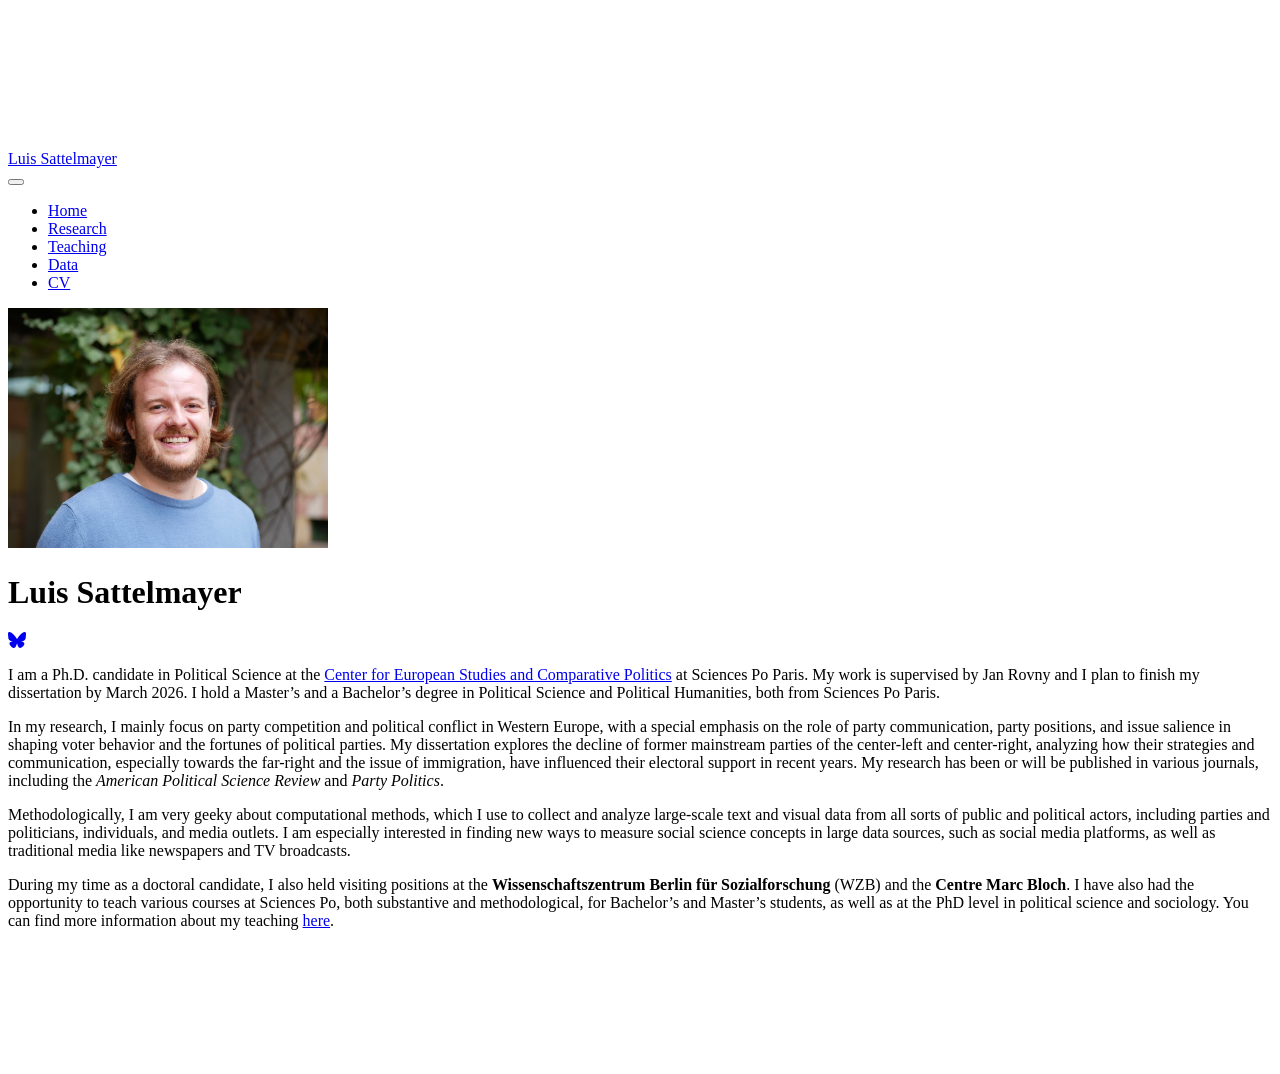
==== docs/index.html @ 0589c1af "first draft website" ====
<!DOCTYPE html>
<html xmlns="http://www.w3.org/1999/xhtml" lang="en" xml:lang="en"><head>

<meta charset="utf-8">
<meta name="generator" content="quarto-1.7.32">

<meta name="viewport" content="width=device-width, initial-scale=1.0, user-scalable=yes">


<title>Luis Sattelmayer</title>
<style>
code{white-space: pre-wrap;}
span.smallcaps{font-variant: small-caps;}
div.columns{display: flex; gap: min(4vw, 1.5em);}
div.column{flex: auto; overflow-x: auto;}
div.hanging-indent{margin-left: 1.5em; text-indent: -1.5em;}
ul.task-list{list-style: none;}
ul.task-list li input[type="checkbox"] {
  width: 0.8em;
  margin: 0 0.8em 0.2em -1em; /* quarto-specific, see https://github.com/quarto-dev/quarto-cli/issues/4556 */ 
  vertical-align: middle;
}
</style>


<script src="site_libs/quarto-nav/quarto-nav.js"></script>
<script src="site_libs/quarto-nav/headroom.min.js"></script>
<script src="site_libs/clipboard/clipboard.min.js"></script>
<script src="site_libs/quarto-search/autocomplete.umd.js"></script>
<script src="site_libs/quarto-search/fuse.min.js"></script>
<script src="site_libs/quarto-search/quarto-search.js"></script>
<meta name="quarto:offset" content="./">
<script src="site_libs/quarto-html/quarto.js" type="module"></script>
<script src="site_libs/quarto-html/tabsets/tabsets.js" type="module"></script>
<script src="site_libs/quarto-html/popper.min.js"></script>
<script src="site_libs/quarto-html/tippy.umd.min.js"></script>
<link href="site_libs/quarto-html/tippy.css" rel="stylesheet">
<link href="site_libs/quarto-html/quarto-syntax-highlighting-37eea08aefeeee20ff55810ff984fec1.css" rel="stylesheet" id="quarto-text-highlighting-styles">
<script src="site_libs/bootstrap/bootstrap.min.js"></script>
<link href="site_libs/bootstrap/bootstrap-icons.css" rel="stylesheet">
<link href="site_libs/bootstrap/bootstrap-d64559d910ec87c4ee681e1e2f97436f.min.css" rel="stylesheet" append-hash="true" id="quarto-bootstrap" data-mode="light">
<link href="site_libs/quarto-contrib/fontawesome6-1.2.0/all.min.css" rel="stylesheet">
<link href="site_libs/quarto-contrib/fontawesome6-1.2.0/latex-fontsize.css" rel="stylesheet">
<script id="quarto-search-options" type="application/json">{
  "location": "navbar",
  "copy-button": false,
  "collapse-after": 3,
  "panel-placement": "end",
  "type": "overlay",
  "limit": 50,
  "keyboard-shortcut": [
    "f",
    "/",
    "s"
  ],
  "show-item-context": false,
  "language": {
    "search-no-results-text": "No results",
    "search-matching-documents-text": "matching documents",
    "search-copy-link-title": "Copy link to search",
    "search-hide-matches-text": "Hide additional matches",
    "search-more-match-text": "more match in this document",
    "search-more-matches-text": "more matches in this document",
    "search-clear-button-title": "Clear",
    "search-text-placeholder": "",
    "search-detached-cancel-button-title": "Cancel",
    "search-submit-button-title": "Submit",
    "search-label": "Search"
  }
}</script>


<link rel="stylesheet" href="styles.css">
</head>

<body class="nav-fixed fullcontent quarto-light">

<div id="quarto-search-results"></div>
  <header id="quarto-header" class="headroom fixed-top">
    <nav class="navbar navbar-expand-lg " data-bs-theme="dark">
      <div class="navbar-container container-fluid">
      <div class="navbar-brand-container mx-auto">
    <a class="navbar-brand" href="./index.html">
    <span class="navbar-title">Luis Sattelmayer</span>
    </a>
  </div>
            <div id="quarto-search" class="" title="Search"></div>
          <button class="navbar-toggler" type="button" data-bs-toggle="collapse" data-bs-target="#navbarCollapse" aria-controls="navbarCollapse" role="menu" aria-expanded="false" aria-label="Toggle navigation" onclick="if (window.quartoToggleHeadroom) { window.quartoToggleHeadroom(); }">
  <span class="navbar-toggler-icon"></span>
</button>
          <div class="collapse navbar-collapse" id="navbarCollapse">
            <ul class="navbar-nav navbar-nav-scroll me-auto">
  <li class="nav-item">
    <a class="nav-link active" href="./index.html" aria-current="page"> 
<span class="menu-text">Home</span></a>
  </li>  
  <li class="nav-item">
    <a class="nav-link" href="./research.html"> 
<span class="menu-text">Research</span></a>
  </li>  
  <li class="nav-item">
    <a class="nav-link" href="./teaching.html"> 
<span class="menu-text">Teaching</span></a>
  </li>  
  <li class="nav-item">
    <a class="nav-link" href="./data.html"> 
<span class="menu-text">Data</span></a>
  </li>  
  <li class="nav-item">
    <a class="nav-link" href="./documents/CV_Luis_Sattelmayer.pdf"> 
<span class="menu-text">CV</span></a>
  </li>  
</ul>
          </div> <!-- /navcollapse -->
            <div class="quarto-navbar-tools">
</div>
      </div> <!-- /container-fluid -->
    </nav>
</header>
<!-- content -->
<div id="quarto-content" class="quarto-container page-columns page-rows-contents page-layout-article page-navbar">
<!-- sidebar -->
<!-- margin-sidebar -->
    
<!-- main -->
<div class="quarto-about-trestles">
  <div class="about-entity">
    <img src="photo_luis.JPG" class="about-image
  rounded " style="width: 20em;">
<header id="title-block-header" class="quarto-title-block default">
<div class="quarto-title">
<h1 class="title">Luis Sattelmayer</h1>
</div>
<div class="quarto-title-meta">
  </div>
</header>
    <div class="about-links">
  <a href="https://github.com/luissattelmayer" class="about-link" rel="" target="">
    <i class="bi bi-github"></i>
     <span class="about-link-text"></span>
  </a>
  <a href="/luis.sattelmayer@sciencespo.fr" class="about-link" rel="" target="">
    <i class="bi bi-envelope"></i>
     <span class="about-link-text"></span>
  </a>
  <a href="https://www.linkedin.com/in/luis-sattelmayer-8a293722b/" class="about-link" rel="" target="">
    <i class="bi bi-linkedin"></i>
     <span class="about-link-text"></span>
  </a>
  <a href="https://bsky.app/profile/luissattelmayer.bsky.social" class="about-link" rel="" target="">
     <span class="about-link-text"><i class="fa-brands fa-bluesky" aria-label="bluesky"></i></span>
  </a>
</div>
  </div>
  <div class="about-contents"><main class="content" id="quarto-document-content">
<meta name="google-site-verification" content="nT0SX1PlQLGWz-Q1XWn1nyNICGJGAFfllGEKpKLMyow">
<p>I am a Ph.D.&nbsp;candidate in Political Science at the <a href="https://www.sciencespo.fr/centre-etudes-europeennes/en/">Center for European Studies and Comparative Politics</a> at Sciences Po Paris. My work is supervised by Jan Rovny and I plan to finish my dissertation by March 2026. I hold a Master’s and a Bachelor’s degree in Political Science and Political Humanities, both from Sciences Po Paris.</p>
<p>In my research, I mainly focus on party competition and political conflict in Western Europe, with a special emphasis on the role of party communication, party positions, and issue salience in shaping voter behavior and the fortunes of political parties. My dissertation explores the decline of former mainstream parties of the center-left and center-right, analyzing how their strategies and communication, especially towards the far-right and the issue of immigration, have influenced their electoral support in recent years. My research has been or will be published in various journals, including the <em>American Political Science Review</em> and <em>Party Politics</em>.</p>
<p>Methodologically, I am very geeky about computational methods, which I use to collect and analyze large-scale text and visual data from all sorts of public and political actors, including parties and politicians, individuals, and media outlets. I am especially interested in finding new ways to measure social science concepts in large data sources, such as social media platforms, as well as traditional media like newspapers and TV broadcasts.</p>
<p>During my time as a doctoral candidate, I also held visiting positions at the <strong>Wissenschaftszentrum Berlin für Sozialforschung</strong> (WZB) and the <strong>Centre Marc Bloch</strong>. I have also had the opportunity to teach various courses at Sciences Po, both substantive and methodological, for Bachelor’s and Master’s students, as well as at the PhD level in political science and sociology. You can find more information about my teaching <a href="./teaching.html">here</a>.</p>


</main></div>
</div>
 <!-- /main -->
<script id="quarto-html-after-body" type="application/javascript">
  window.document.addEventListener("DOMContentLoaded", function (event) {
    const isCodeAnnotation = (el) => {
      for (const clz of el.classList) {
        if (clz.startsWith('code-annotation-')) {                     
          return true;
        }
      }
      return false;
    }
    const onCopySuccess = function(e) {
      // button target
      const button = e.trigger;
      // don't keep focus
      button.blur();
      // flash "checked"
      button.classList.add('code-copy-button-checked');
      var currentTitle = button.getAttribute("title");
      button.setAttribute("title", "Copied!");
      let tooltip;
      if (window.bootstrap) {
        button.setAttribute("data-bs-toggle", "tooltip");
        button.setAttribute("data-bs-placement", "left");
        button.setAttribute("data-bs-title", "Copied!");
        tooltip = new bootstrap.Tooltip(button, 
          { trigger: "manual", 
            customClass: "code-copy-button-tooltip",
            offset: [0, -8]});
        tooltip.show();    
      }
      setTimeout(function() {
        if (tooltip) {
          tooltip.hide();
          button.removeAttribute("data-bs-title");
          button.removeAttribute("data-bs-toggle");
          button.removeAttribute("data-bs-placement");
        }
        button.setAttribute("title", currentTitle);
        button.classList.remove('code-copy-button-checked');
      }, 1000);
      // clear code selection
      e.clearSelection();
    }
    const getTextToCopy = function(trigger) {
        const codeEl = trigger.previousElementSibling.cloneNode(true);
        for (const childEl of codeEl.children) {
          if (isCodeAnnotation(childEl)) {
            childEl.remove();
          }
        }
        return codeEl.innerText;
    }
    const clipboard = new window.ClipboardJS('.code-copy-button:not([data-in-quarto-modal])', {
      text: getTextToCopy
    });
    clipboard.on('success', onCopySuccess);
    if (window.document.getElementById('quarto-embedded-source-code-modal')) {
      const clipboardModal = new window.ClipboardJS('.code-copy-button[data-in-quarto-modal]', {
        text: getTextToCopy,
        container: window.document.getElementById('quarto-embedded-source-code-modal')
      });
      clipboardModal.on('success', onCopySuccess);
    }
      var localhostRegex = new RegExp(/^(?:http|https):\/\/localhost\:?[0-9]*\//);
      var mailtoRegex = new RegExp(/^mailto:/);
        var filterRegex = new RegExp('/' + window.location.host + '/');
      var isInternal = (href) => {
          return filterRegex.test(href) || localhostRegex.test(href) || mailtoRegex.test(href);
      }
      // Inspect non-navigation links and adorn them if external
     var links = window.document.querySelectorAll('a[href]:not(.nav-link):not(.navbar-brand):not(.toc-action):not(.sidebar-link):not(.sidebar-item-toggle):not(.pagination-link):not(.no-external):not([aria-hidden]):not(.dropdown-item):not(.quarto-navigation-tool):not(.about-link)');
      for (var i=0; i<links.length; i++) {
        const link = links[i];
        if (!isInternal(link.href)) {
          // undo the damage that might have been done by quarto-nav.js in the case of
          // links that we want to consider external
          if (link.dataset.originalHref !== undefined) {
            link.href = link.dataset.originalHref;
          }
        }
      }
    function tippyHover(el, contentFn, onTriggerFn, onUntriggerFn) {
      const config = {
        allowHTML: true,
        maxWidth: 500,
        delay: 100,
        arrow: false,
        appendTo: function(el) {
            return el.parentElement;
        },
        interactive: true,
        interactiveBorder: 10,
        theme: 'quarto',
        placement: 'bottom-start',
      };
      if (contentFn) {
        config.content = contentFn;
      }
      if (onTriggerFn) {
        config.onTrigger = onTriggerFn;
      }
      if (onUntriggerFn) {
        config.onUntrigger = onUntriggerFn;
      }
      window.tippy(el, config); 
    }
    const noterefs = window.document.querySelectorAll('a[role="doc-noteref"]');
    for (var i=0; i<noterefs.length; i++) {
      const ref = noterefs[i];
      tippyHover(ref, function() {
        // use id or data attribute instead here
        let href = ref.getAttribute('data-footnote-href') || ref.getAttribute('href');
        try { href = new URL(href).hash; } catch {}
        const id = href.replace(/^#\/?/, "");
        const note = window.document.getElementById(id);
        if (note) {
          return note.innerHTML;
        } else {
          return "";
        }
      });
    }
    const xrefs = window.document.querySelectorAll('a.quarto-xref');
    const processXRef = (id, note) => {
      // Strip column container classes
      const stripColumnClz = (el) => {
        el.classList.remove("page-full", "page-columns");
        if (el.children) {
          for (const child of el.children) {
            stripColumnClz(child);
          }
        }
      }
      stripColumnClz(note)
      if (id === null || id.startsWith('sec-')) {
        // Special case sections, only their first couple elements
        const container = document.createElement("div");
        if (note.children && note.children.length > 2) {
          container.appendChild(note.children[0].cloneNode(true));
          for (let i = 1; i < note.children.length; i++) {
            const child = note.children[i];
            if (child.tagName === "P" && child.innerText === "") {
              continue;
            } else {
              container.appendChild(child.cloneNode(true));
              break;
            }
          }
          if (window.Quarto?.typesetMath) {
            window.Quarto.typesetMath(container);
          }
          return container.innerHTML
        } else {
          if (window.Quarto?.typesetMath) {
            window.Quarto.typesetMath(note);
          }
          return note.innerHTML;
        }
      } else {
        // Remove any anchor links if they are present
        const anchorLink = note.querySelector('a.anchorjs-link');
        if (anchorLink) {
          anchorLink.remove();
        }
        if (window.Quarto?.typesetMath) {
          window.Quarto.typesetMath(note);
        }
        if (note.classList.contains("callout")) {
          return note.outerHTML;
        } else {
          return note.innerHTML;
        }
      }
    }
    for (var i=0; i<xrefs.length; i++) {
      const xref = xrefs[i];
      tippyHover(xref, undefined, function(instance) {
        instance.disable();
        let url = xref.getAttribute('href');
        let hash = undefined; 
        if (url.startsWith('#')) {
          hash = url;
        } else {
          try { hash = new URL(url).hash; } catch {}
        }
        if (hash) {
          const id = hash.replace(/^#\/?/, "");
          const note = window.document.getElementById(id);
          if (note !== null) {
            try {
              const html = processXRef(id, note.cloneNode(true));
              instance.setContent(html);
            } finally {
              instance.enable();
              instance.show();
            }
          } else {
            // See if we can fetch this
            fetch(url.split('#')[0])
            .then(res => res.text())
            .then(html => {
              const parser = new DOMParser();
              const htmlDoc = parser.parseFromString(html, "text/html");
              const note = htmlDoc.getElementById(id);
              if (note !== null) {
                const html = processXRef(id, note);
                instance.setContent(html);
              } 
            }).finally(() => {
              instance.enable();
              instance.show();
            });
          }
        } else {
          // See if we can fetch a full url (with no hash to target)
          // This is a special case and we should probably do some content thinning / targeting
          fetch(url)
          .then(res => res.text())
          .then(html => {
            const parser = new DOMParser();
            const htmlDoc = parser.parseFromString(html, "text/html");
            const note = htmlDoc.querySelector('main.content');
            if (note !== null) {
              // This should only happen for chapter cross references
              // (since there is no id in the URL)
              // remove the first header
              if (note.children.length > 0 && note.children[0].tagName === "HEADER") {
                note.children[0].remove();
              }
              const html = processXRef(null, note);
              instance.setContent(html);
            } 
          }).finally(() => {
            instance.enable();
            instance.show();
          });
        }
      }, function(instance) {
      });
    }
        let selectedAnnoteEl;
        const selectorForAnnotation = ( cell, annotation) => {
          let cellAttr = 'data-code-cell="' + cell + '"';
          let lineAttr = 'data-code-annotation="' +  annotation + '"';
          const selector = 'span[' + cellAttr + '][' + lineAttr + ']';
          return selector;
        }
        const selectCodeLines = (annoteEl) => {
          const doc = window.document;
          const targetCell = annoteEl.getAttribute("data-target-cell");
          const targetAnnotation = annoteEl.getAttribute("data-target-annotation");
          const annoteSpan = window.document.querySelector(selectorForAnnotation(targetCell, targetAnnotation));
          const lines = annoteSpan.getAttribute("data-code-lines").split(",");
          const lineIds = lines.map((line) => {
            return targetCell + "-" + line;
          })
          let top = null;
          let height = null;
          let parent = null;
          if (lineIds.length > 0) {
              //compute the position of the single el (top and bottom and make a div)
              const el = window.document.getElementById(lineIds[0]);
              top = el.offsetTop;
              height = el.offsetHeight;
              parent = el.parentElement.parentElement;
            if (lineIds.length > 1) {
              const lastEl = window.document.getElementById(lineIds[lineIds.length - 1]);
              const bottom = lastEl.offsetTop + lastEl.offsetHeight;
              height = bottom - top;
            }
            if (top !== null && height !== null && parent !== null) {
              // cook up a div (if necessary) and position it 
              let div = window.document.getElementById("code-annotation-line-highlight");
              if (div === null) {
                div = window.document.createElement("div");
                div.setAttribute("id", "code-annotation-line-highlight");
                div.style.position = 'absolute';
                parent.appendChild(div);
              }
              div.style.top = top - 2 + "px";
              div.style.height = height + 4 + "px";
              div.style.left = 0;
              let gutterDiv = window.document.getElementById("code-annotation-line-highlight-gutter");
              if (gutterDiv === null) {
                gutterDiv = window.document.createElement("div");
                gutterDiv.setAttribute("id", "code-annotation-line-highlight-gutter");
                gutterDiv.style.position = 'absolute';
                const codeCell = window.document.getElementById(targetCell);
                const gutter = codeCell.querySelector('.code-annotation-gutter');
                gutter.appendChild(gutterDiv);
              }
              gutterDiv.style.top = top - 2 + "px";
              gutterDiv.style.height = height + 4 + "px";
            }
            selectedAnnoteEl = annoteEl;
          }
        };
        const unselectCodeLines = () => {
          const elementsIds = ["code-annotation-line-highlight", "code-annotation-line-highlight-gutter"];
          elementsIds.forEach((elId) => {
            const div = window.document.getElementById(elId);
            if (div) {
              div.remove();
            }
          });
          selectedAnnoteEl = undefined;
        };
          // Handle positioning of the toggle
      window.addEventListener(
        "resize",
        throttle(() => {
          elRect = undefined;
          if (selectedAnnoteEl) {
            selectCodeLines(selectedAnnoteEl);
          }
        }, 10)
      );
      function throttle(fn, ms) {
      let throttle = false;
      let timer;
        return (...args) => {
          if(!throttle) { // first call gets through
              fn.apply(this, args);
              throttle = true;
          } else { // all the others get throttled
              if(timer) clearTimeout(timer); // cancel #2
              timer = setTimeout(() => {
                fn.apply(this, args);
                timer = throttle = false;
              }, ms);
          }
        };
      }
        // Attach click handler to the DT
        const annoteDls = window.document.querySelectorAll('dt[data-target-cell]');
        for (const annoteDlNode of annoteDls) {
          annoteDlNode.addEventListener('click', (event) => {
            const clickedEl = event.target;
            if (clickedEl !== selectedAnnoteEl) {
              unselectCodeLines();
              const activeEl = window.document.querySelector('dt[data-target-cell].code-annotation-active');
              if (activeEl) {
                activeEl.classList.remove('code-annotation-active');
              }
              selectCodeLines(clickedEl);
              clickedEl.classList.add('code-annotation-active');
            } else {
              // Unselect the line
              unselectCodeLines();
              clickedEl.classList.remove('code-annotation-active');
            }
          });
        }
    const findCites = (el) => {
      const parentEl = el.parentElement;
      if (parentEl) {
        const cites = parentEl.dataset.cites;
        if (cites) {
          return {
            el,
            cites: cites.split(' ')
          };
        } else {
          return findCites(el.parentElement)
        }
      } else {
        return undefined;
      }
    };
    var bibliorefs = window.document.querySelectorAll('a[role="doc-biblioref"]');
    for (var i=0; i<bibliorefs.length; i++) {
      const ref = bibliorefs[i];
      const citeInfo = findCites(ref);
      if (citeInfo) {
        tippyHover(citeInfo.el, function() {
          var popup = window.document.createElement('div');
          citeInfo.cites.forEach(function(cite) {
            var citeDiv = window.document.createElement('div');
            citeDiv.classList.add('hanging-indent');
            citeDiv.classList.add('csl-entry');
            var biblioDiv = window.document.getElementById('ref-' + cite);
            if (biblioDiv) {
              citeDiv.innerHTML = biblioDiv.innerHTML;
            }
            popup.appendChild(citeDiv);
          });
          return popup.innerHTML;
        });
      }
    }
  });
  </script>
</div> <!-- /content -->




</body></html>
---- docs/site_libs/quarto-html/tippy.css ----
.tippy-box[data-animation=fade][data-state=hidden]{opacity:0}[data-tippy-root]{max-width:calc(100vw - 10px)}.tippy-box{position:relative;background-color:#333;color:#fff;border-radius:4px;font-size:14px;line-height:1.4;white-space:normal;outline:0;transition-property:transform,visibility,opacity}.tippy-box[data-placement^=top]>.tippy-arrow{bottom:0}.tippy-box[data-placement^=top]>.tippy-arrow:before{bottom:-7px;left:0;border-width:8px 8px 0;border-top-color:initial;transform-origin:center top}.tippy-box[data-placement^=bottom]>.tippy-arrow{top:0}.tippy-box[data-placement^=bottom]>.tippy-arrow:before{top:-7px;left:0;border-width:0 8px 8px;border-bottom-color:initial;transform-origin:center bottom}.tippy-box[data-placement^=left]>.tippy-arrow{right:0}.tippy-box[data-placement^=left]>.tippy-arrow:before{border-width:8px 0 8px 8px;border-left-color:initial;right:-7px;transform-origin:center left}.tippy-box[data-placement^=right]>.tippy-arrow{left:0}.tippy-box[data-placement^=right]>.tippy-arrow:before{left:-7px;border-width:8px 8px 8px 0;border-right-color:initial;transform-origin:center right}.tippy-box[data-inertia][data-state=visible]{transition-timing-function:cubic-bezier(.54,1.5,.38,1.11)}.tippy-arrow{width:16px;height:16px;color:#333}.tippy-arrow:before{content:"";position:absolute;border-color:transparent;border-style:solid}.tippy-content{position:relative;padding:5px 9px;z-index:1}
---- docs/site_libs/quarto-html/quarto-syntax-highlighting-37eea08aefeeee20ff55810ff984fec1.css ----
/* quarto syntax highlight colors */
:root {
  --quarto-hl-ot-color: #003B4F;
  --quarto-hl-at-color: #657422;
  --quarto-hl-ss-color: #20794D;
  --quarto-hl-an-color: #5E5E5E;
  --quarto-hl-fu-color: #4758AB;
  --quarto-hl-st-color: #20794D;
  --quarto-hl-cf-color: #003B4F;
  --quarto-hl-op-color: #5E5E5E;
  --quarto-hl-er-color: #AD0000;
  --quarto-hl-bn-color: #AD0000;
  --quarto-hl-al-color: #AD0000;
  --quarto-hl-va-color: #111111;
  --quarto-hl-bu-color: inherit;
  --quarto-hl-ex-color: inherit;
  --quarto-hl-pp-color: #AD0000;
  --quarto-hl-in-color: #5E5E5E;
  --quarto-hl-vs-color: #20794D;
  --quarto-hl-wa-color: #5E5E5E;
  --quarto-hl-do-color: #5E5E5E;
  --quarto-hl-im-color: #00769E;
  --quarto-hl-ch-color: #20794D;
  --quarto-hl-dt-color: #AD0000;
  --quarto-hl-fl-color: #AD0000;
  --quarto-hl-co-color: #5E5E5E;
  --quarto-hl-cv-color: #5E5E5E;
  --quarto-hl-cn-color: #8f5902;
  --quarto-hl-sc-color: #5E5E5E;
  --quarto-hl-dv-color: #AD0000;
  --quarto-hl-kw-color: #003B4F;
}

/* other quarto variables */
:root {
  --quarto-font-monospace: SFMono-Regular, Menlo, Monaco, Consolas, "Liberation Mono", "Courier New", monospace;
}

/* syntax highlight based on Pandoc's rules */
pre > code.sourceCode > span {
  color: #003B4F;
}

code.sourceCode > span {
  color: #003B4F;
}

div.sourceCode,
div.sourceCode pre.sourceCode {
  color: #003B4F;
}

/* Normal */
code span {
  color: #003B4F;
}

/* Alert */
code span.al {
  color: #AD0000;
  font-style: inherit;
}

/* Annotation */
code span.an {
  color: #5E5E5E;
  font-style: inherit;
}

/* Attribute */
code span.at {
  color: #657422;
  font-style: inherit;
}

/* BaseN */
code span.bn {
  color: #AD0000;
  font-style: inherit;
}

/* BuiltIn */
code span.bu {
  font-style: inherit;
}

/* ControlFlow */
code span.cf {
  color: #003B4F;
  font-weight: bold;
  font-style: inherit;
}

/* Char */
code span.ch {
  color: #20794D;
  font-style: inherit;
}

/* Constant */
code span.cn {
  color: #8f5902;
  font-style: inherit;
}

/* Comment */
code span.co {
  color: #5E5E5E;
  font-style: inherit;
}

/* CommentVar */
code span.cv {
  color: #5E5E5E;
  font-style: italic;
}

/* Documentation */
code span.do {
  color: #5E5E5E;
  font-style: italic;
}

/* DataType */
code span.dt {
  color: #AD0000;
  font-style: inherit;
}

/* DecVal */
code span.dv {
  color: #AD0000;
  font-style: inherit;
}

/* Error */
code span.er {
  color: #AD0000;
  font-style: inherit;
}

/* Extension */
code span.ex {
  font-style: inherit;
}

/* Float */
code span.fl {
  color: #AD0000;
  font-style: inherit;
}

/* Function */
code span.fu {
  color: #4758AB;
  font-style: inherit;
}

/* Import */
code span.im {
  color: #00769E;
  font-style: inherit;
}

/* Information */
code span.in {
  color: #5E5E5E;
  font-style: inherit;
}

/* Keyword */
code span.kw {
  color: #003B4F;
  font-weight: bold;
  font-style: inherit;
}

/* Operator */
code span.op {
  color: #5E5E5E;
  font-style: inherit;
}

/* Other */
code span.ot {
  color: #003B4F;
  font-style: inherit;
}

/* Preprocessor */
code span.pp {
  color: #AD0000;
  font-style: inherit;
}

/* SpecialChar */
code span.sc {
  color: #5E5E5E;
  font-style: inherit;
}

/* SpecialString */
code span.ss {
  color: #20794D;
  font-style: inherit;
}

/* String */
code span.st {
  color: #20794D;
  font-style: inherit;
}

/* Variable */
code span.va {
  color: #111111;
  font-style: inherit;
}

/* VerbatimString */
code span.vs {
  color: #20794D;
  font-style: inherit;
}

/* Warning */
code span.wa {
  color: #5E5E5E;
  font-style: italic;
}

.prevent-inlining {
  content: "</";
}

/*# sourceMappingURL=27d3d809615f7771493d095567f04340.css.map */
---- docs/site_libs/quarto-contrib/fontawesome6-1.2.0/latex-fontsize.css ----
.fa-tiny {
  font-size: 0.5em;
}
.fa-scriptsize {
  font-size: 0.7em;
}
.fa-footnotesize {
  font-size: 0.8em;
}
.fa-small {
  font-size: 0.9em;
}
.fa-normalsize {
  font-size: 1em;
}
.fa-large {
  font-size: 1.2em;
}
.fa-Large {
  font-size: 1.5em;
}
.fa-LARGE {
  font-size: 1.75em;
}
.fa-huge {
  font-size: 2em;
}
.fa-Huge {
  font-size: 2.5em;
}
---- docs/styles.css ----
/* css styles */
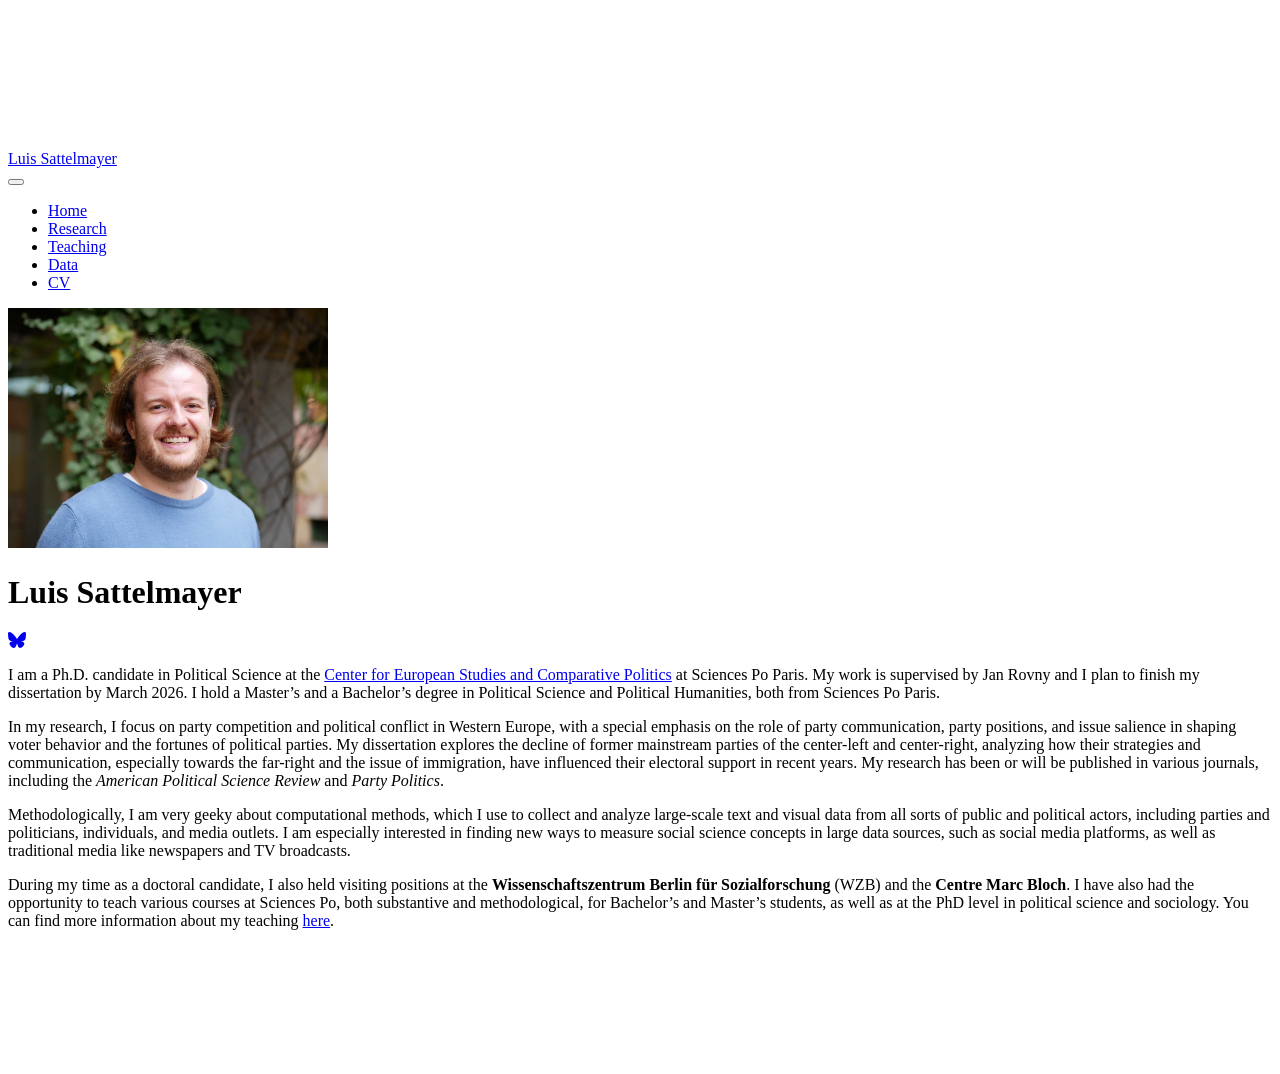
==== commit bcf4675d: "updating CV" ====
--- a/docs/index.html
+++ b/docs/index.html
@@ -155,7 +155,7 @@
   <div class="about-contents"><main class="content" id="quarto-document-content">
 <meta name="google-site-verification" content="nT0SX1PlQLGWz-Q1XWn1nyNICGJGAFfllGEKpKLMyow">
 <p>I am a Ph.D.&nbsp;candidate in Political Science at the <a href="https://www.sciencespo.fr/centre-etudes-europeennes/en/">Center for European Studies and Comparative Politics</a> at Sciences Po Paris. My work is supervised by Jan Rovny and I plan to finish my dissertation by March 2026. I hold a Master’s and a Bachelor’s degree in Political Science and Political Humanities, both from Sciences Po Paris.</p>
-<p>In my research, I mainly focus on party competition and political conflict in Western Europe, with a special emphasis on the role of party communication, party positions, and issue salience in shaping voter behavior and the fortunes of political parties. My dissertation explores the decline of former mainstream parties of the center-left and center-right, analyzing how their strategies and communication, especially towards the far-right and the issue of immigration, have influenced their electoral support in recent years. My research has been or will be published in various journals, including the <em>American Political Science Review</em> and <em>Party Politics</em>.</p>
+<p>In my research, I focus on party competition and political conflict in Western Europe, with a special emphasis on the role of party communication, party positions, and issue salience in shaping voter behavior and the fortunes of political parties. My dissertation explores the decline of former mainstream parties of the center-left and center-right, analyzing how their strategies and communication, especially towards the far-right and the issue of immigration, have influenced their electoral support in recent years. My research has been or will be published in various journals, including the <em>American Political Science Review</em> and <em>Party Politics</em>.</p>
 <p>Methodologically, I am very geeky about computational methods, which I use to collect and analyze large-scale text and visual data from all sorts of public and political actors, including parties and politicians, individuals, and media outlets. I am especially interested in finding new ways to measure social science concepts in large data sources, such as social media platforms, as well as traditional media like newspapers and TV broadcasts.</p>
 <p>During my time as a doctoral candidate, I also held visiting positions at the <strong>Wissenschaftszentrum Berlin für Sozialforschung</strong> (WZB) and the <strong>Centre Marc Bloch</strong>. I have also had the opportunity to teach various courses at Sciences Po, both substantive and methodological, for Bachelor’s and Master’s students, as well as at the PhD level in political science and sociology. You can find more information about my teaching <a href="./teaching.html">here</a>.</p>
 
@@ -228,7 +228,7 @@
     }
       var localhostRegex = new RegExp(/^(?:http|https):\/\/localhost\:?[0-9]*\//);
       var mailtoRegex = new RegExp(/^mailto:/);
-        var filterRegex = new RegExp('/' + window.location.host + '/');
+        var filterRegex = new RegExp("https:\/\/luissattelmayer\.github\.io\/website\/");
       var isInternal = (href) => {
           return filterRegex.test(href) || localhostRegex.test(href) || mailtoRegex.test(href);
       }
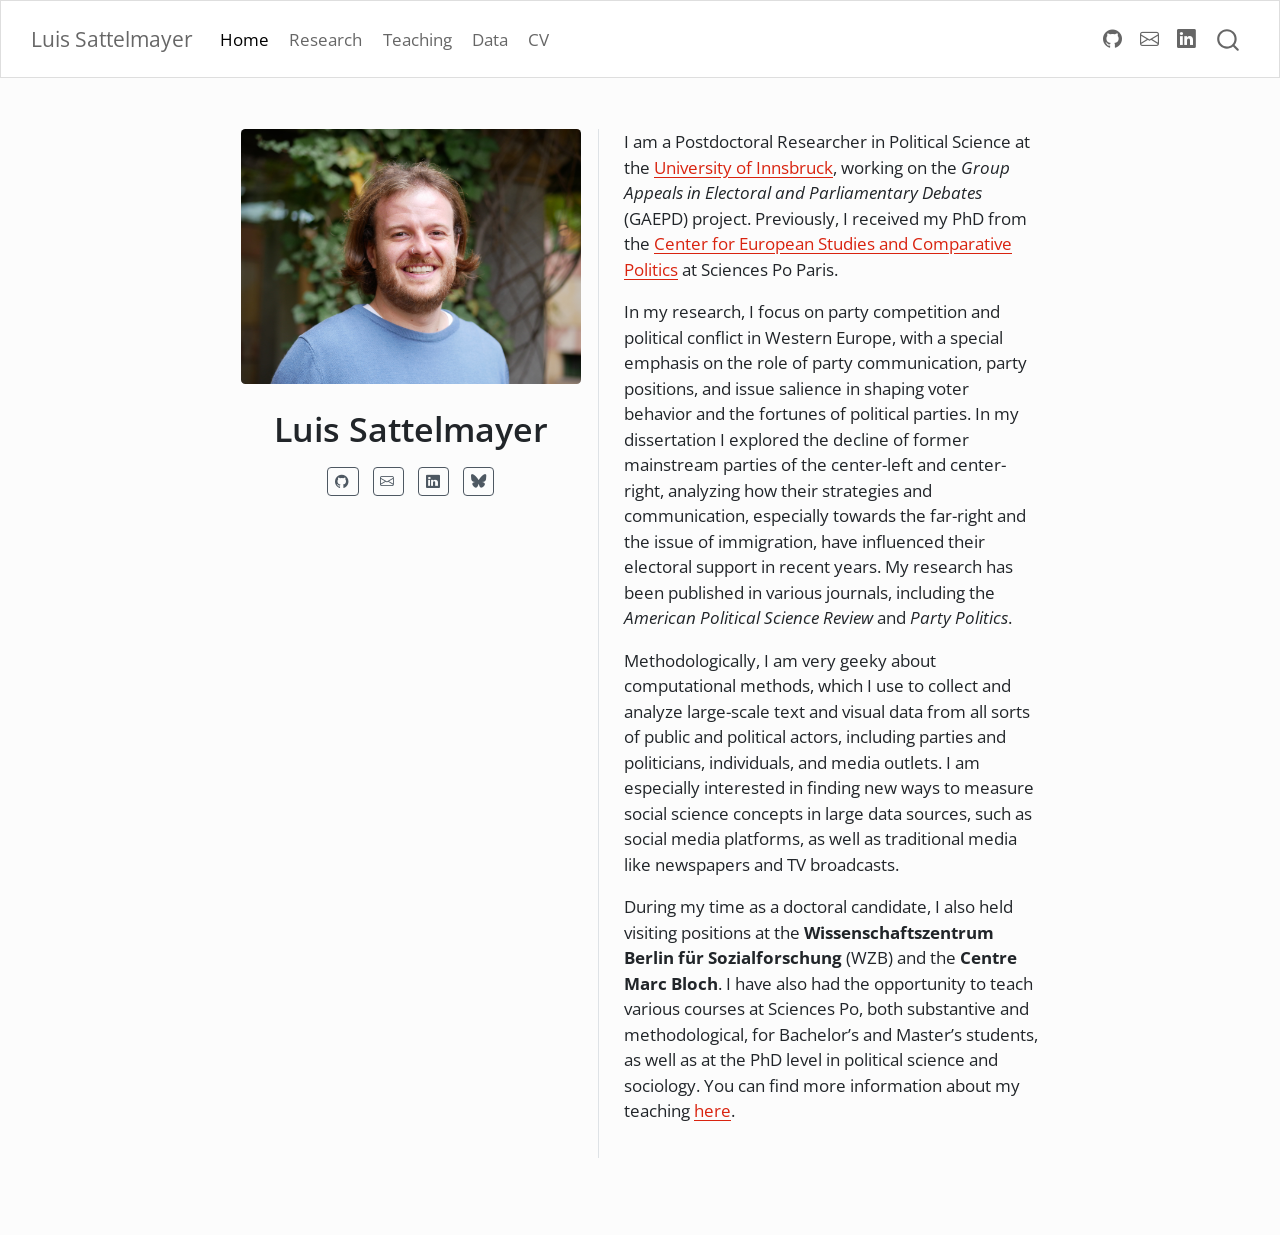
==== commit d98bf150: "adding html tag for Google crawler" ====
--- a/docs/index.html
+++ b/docs/index.html
@@ -2,13 +2,16 @@
 <html xmlns="http://www.w3.org/1999/xhtml" lang="en" xml:lang="en"><head>
 
 <meta charset="utf-8">
-<meta name="generator" content="quarto-1.7.32">
+<meta name="generator" content="quarto-1.9.37">
 
 <meta name="viewport" content="width=device-width, initial-scale=1.0, user-scalable=yes">
 
 
 <title>Luis Sattelmayer</title>
 <style>
+/* Default styles provided by pandoc.
+** See https://pandoc.org/MANUAL.html#variables-for-html for config info.
+*/
 code{white-space: pre-wrap;}
 span.smallcaps{font-variant: small-caps;}
 div.columns{display: flex; gap: min(4vw, 1.5em);}
@@ -35,10 +38,10 @@
 <script src="site_libs/quarto-html/popper.min.js"></script>
 <script src="site_libs/quarto-html/tippy.umd.min.js"></script>
 <link href="site_libs/quarto-html/tippy.css" rel="stylesheet">
-<link href="site_libs/quarto-html/quarto-syntax-highlighting-37eea08aefeeee20ff55810ff984fec1.css" rel="stylesheet" id="quarto-text-highlighting-styles">
+<link href="site_libs/quarto-html/quarto-syntax-highlighting-7f8f88aac4f3542376d5c11b86a4c14d.css" rel="stylesheet" id="quarto-text-highlighting-styles">
 <script src="site_libs/bootstrap/bootstrap.min.js"></script>
 <link href="site_libs/bootstrap/bootstrap-icons.css" rel="stylesheet">
-<link href="site_libs/bootstrap/bootstrap-d64559d910ec87c4ee681e1e2f97436f.min.css" rel="stylesheet" append-hash="true" id="quarto-bootstrap" data-mode="light">
+<link href="site_libs/bootstrap/bootstrap-6ec840b0bba7ebbecc6939516f9f53fd.min.css" rel="stylesheet" append-hash="true" id="quarto-bootstrap" data-mode="light">
 <link href="site_libs/quarto-contrib/fontawesome6-1.2.0/all.min.css" rel="stylesheet">
 <link href="site_libs/quarto-contrib/fontawesome6-1.2.0/latex-fontsize.css" rel="stylesheet">
 <script id="quarto-search-options" type="application/json">{
@@ -68,9 +71,32 @@
     "search-label": "Search"
   }
 }</script>
+<meta name="google-site-verification" content="google8bdaae59e2cea657">
+<script type="application/ld+json">
+{
+  "@context": "https://schema.org",
+  "@type": "Person",
+  "name": "Luis Sattelmayer",
+  "url": "https://luissattelmayer.github.io/website/",
+  "jobTitle": "Postdoctoral Researcher in Political Science",
+  "affiliation": {"@type": "Organization", "name": "University of Innsbruck"},
+  "alumniOf": {"@type": "Organization", "name": "Sciences Po"},
+  "sameAs": [
+    "https://github.com/luissattelmayer",
+    "https://www.linkedin.com/in/luis-sattelmayer-8a293722b/",
+    "https://bsky.app/profile/luissattelmayer.bsky.social",
+    "https://scholar.google.com/citations?user=JdLJOOMAAAAJ",
+    "https://huggingface.co/luissattelmayer"
+  ]
+}
+</script>
 
 
 <link rel="stylesheet" href="styles.css">
+<meta property="og:title" content="Luis Sattelmayer">
+<meta property="og:description" content="Luis Sattelmayer, postdoctoral researcher in political science at the University of Innsbruck. Party competition, far-right parties, immigration, and computational text analysis.">
+<meta property="og:image" content="https://luissattelmayer.github.io/website/photo_luis.JPG">
+<meta property="og:site_name" content="Luis Sattelmayer">
 </head>
 
 <body class="nav-fixed fullcontent quarto-light">
@@ -109,6 +135,23 @@
   <li class="nav-item">
     <a class="nav-link" href="./documents/CV_Luis_Sattelmayer.pdf"> 
 <span class="menu-text">CV</span></a>
+  </li>  
+</ul>
+            <ul class="navbar-nav navbar-nav-scroll ms-auto">
+  <li class="nav-item compact">
+    <a class="nav-link" href="https://github.com/luissattelmayer"> <i class="bi bi-github" role="img">
+</i> 
+<span class="menu-text"></span></a>
+  </li>  
+  <li class="nav-item compact">
+    <a class="nav-link" href="mailto:luis.sattelmayer@sciencespo.fr"> <i class="bi bi-envelope" role="img">
+</i> 
+<span class="menu-text"></span></a>
+  </li>  
+  <li class="nav-item compact">
+    <a class="nav-link" href="https://www.linkedin.com/in/luis-sattelmayer-8a293722b/"> <i class="bi bi-linkedin" role="img">
+</i> 
+<span class="menu-text"></span></a>
   </li>  
 </ul>
           </div> <!-- /navcollapse -->
@@ -154,8 +197,8 @@
   </div>
   <div class="about-contents"><main class="content" id="quarto-document-content">
 <meta name="google-site-verification" content="nT0SX1PlQLGWz-Q1XWn1nyNICGJGAFfllGEKpKLMyow">
-<p>I am a Ph.D.&nbsp;candidate in Political Science at the <a href="https://www.sciencespo.fr/centre-etudes-europeennes/en/">Center for European Studies and Comparative Politics</a> at Sciences Po Paris. My work is supervised by Jan Rovny and I plan to finish my dissertation by March 2026. I hold a Master’s and a Bachelor’s degree in Political Science and Political Humanities, both from Sciences Po Paris.</p>
-<p>In my research, I focus on party competition and political conflict in Western Europe, with a special emphasis on the role of party communication, party positions, and issue salience in shaping voter behavior and the fortunes of political parties. My dissertation explores the decline of former mainstream parties of the center-left and center-right, analyzing how their strategies and communication, especially towards the far-right and the issue of immigration, have influenced their electoral support in recent years. My research has been or will be published in various journals, including the <em>American Political Science Review</em> and <em>Party Politics</em>.</p>
+<p>I am a Postdoctoral Researcher in Political Science at the <a href="https://www.uibk.ac.at/de/politikwissenschaft/">University of Innsbruck</a>, working on the <em>Group Appeals in Electoral and Parliamentary Debates</em> (GAEPD) project. Previously, I received my PhD from the <a href="https://www.sciencespo.fr/centre-etudes-europeennes/en/">Center for European Studies and Comparative Politics</a> at Sciences Po Paris.</p>
+<p>In my research, I focus on party competition and political conflict in Western Europe, with a special emphasis on the role of party communication, party positions, and issue salience in shaping voter behavior and the fortunes of political parties. In my dissertation I explored the decline of former mainstream parties of the center-left and center-right, analyzing how their strategies and communication, especially towards the far-right and the issue of immigration, have influenced their electoral support in recent years. My research has been published in various journals, including the <em>American Political Science Review</em> and <em>Party Politics</em>.</p>
 <p>Methodologically, I am very geeky about computational methods, which I use to collect and analyze large-scale text and visual data from all sorts of public and political actors, including parties and politicians, individuals, and media outlets. I am especially interested in finding new ways to measure social science concepts in large data sources, such as social media platforms, as well as traditional media like newspapers and TV broadcasts.</p>
 <p>During my time as a doctoral candidate, I also held visiting positions at the <strong>Wissenschaftszentrum Berlin für Sozialforschung</strong> (WZB) and the <strong>Centre Marc Bloch</strong>. I have also had the opportunity to teach various courses at Sciences Po, both substantive and methodological, for Bachelor’s and Master’s students, as well as at the PhD level in political science and sociology. You can find more information about my teaching <a href="./teaching.html">here</a>.</p>
 
@@ -207,13 +250,14 @@
       e.clearSelection();
     }
     const getTextToCopy = function(trigger) {
-        const codeEl = trigger.previousElementSibling.cloneNode(true);
-        for (const childEl of codeEl.children) {
-          if (isCodeAnnotation(childEl)) {
-            childEl.remove();
-          }
-        }
-        return codeEl.innerText;
+      const outerScaffold = trigger.parentElement.cloneNode(true);
+      const codeEl = outerScaffold.querySelector('code');
+      for (const childEl of codeEl.children) {
+        if (isCodeAnnotation(childEl)) {
+          childEl.remove();
+        }
+      }
+      return codeEl.innerText;
     }
     const clipboard = new window.ClipboardJS('.code-copy-button:not([data-in-quarto-modal])', {
       text: getTextToCopy
--- a/docs/site_libs/quarto-html/quarto-syntax-highlighting-7f8f88aac4f3542376d5c11b86a4c14d.css
+++ b/docs/site_libs/quarto-html/quarto-syntax-highlighting-7f8f88aac4f3542376d5c11b86a4c14d.css
@@ -0,0 +1,236 @@
+/* quarto syntax highlight colors */
+:root {
+  --quarto-hl-ot-color: #003B4F;
+  --quarto-hl-at-color: #657422;
+  --quarto-hl-ss-color: #20794D;
+  --quarto-hl-an-color: #5E5E5E;
+  --quarto-hl-fu-color: #4758AB;
+  --quarto-hl-st-color: #20794D;
+  --quarto-hl-cf-color: #003B4F;
+  --quarto-hl-op-color: #5E5E5E;
+  --quarto-hl-er-color: #AD0000;
+  --quarto-hl-bn-color: #AD0000;
+  --quarto-hl-al-color: #AD0000;
+  --quarto-hl-va-color: #111111;
+  --quarto-hl-bu-color: inherit;
+  --quarto-hl-ex-color: inherit;
+  --quarto-hl-pp-color: #AD0000;
+  --quarto-hl-in-color: #5E5E5E;
+  --quarto-hl-vs-color: #20794D;
+  --quarto-hl-wa-color: #5E5E5E;
+  --quarto-hl-do-color: #5E5E5E;
+  --quarto-hl-im-color: #00769E;
+  --quarto-hl-ch-color: #20794D;
+  --quarto-hl-dt-color: #AD0000;
+  --quarto-hl-fl-color: #AD0000;
+  --quarto-hl-co-color: #5E5E5E;
+  --quarto-hl-cv-color: #5E5E5E;
+  --quarto-hl-cn-color: #8f5902;
+  --quarto-hl-sc-color: #5E5E5E;
+  --quarto-hl-dv-color: #AD0000;
+  --quarto-hl-kw-color: #003B4F;
+}
+
+/* other quarto variables */
+:root {
+  --quarto-font-monospace: SFMono-Regular, Menlo, Monaco, Consolas, "Liberation Mono", "Courier New", monospace;
+}
+
+/* syntax highlight based on Pandoc's rules */
+pre > code.sourceCode > span {
+  color: #003B4F;
+}
+
+code.sourceCode > span {
+  color: #003B4F;
+}
+
+div.sourceCode,
+div.sourceCode pre.sourceCode {
+  color: #003B4F;
+}
+
+/* Normal */
+code span {
+  color: #003B4F;
+}
+
+/* Alert */
+code span.al {
+  color: #AD0000;
+  font-style: inherit;
+}
+
+/* Annotation */
+code span.an {
+  color: #5E5E5E;
+  font-style: inherit;
+}
+
+/* Attribute */
+code span.at {
+  color: #657422;
+  font-style: inherit;
+}
+
+/* BaseN */
+code span.bn {
+  color: #AD0000;
+  font-style: inherit;
+}
+
+/* BuiltIn */
+code span.bu {
+  font-style: inherit;
+}
+
+/* ControlFlow */
+code span.cf {
+  color: #003B4F;
+  font-weight: bold;
+  font-style: inherit;
+}
+
+/* Char */
+code span.ch {
+  color: #20794D;
+  font-style: inherit;
+}
+
+/* Constant */
+code span.cn {
+  color: #8f5902;
+  font-style: inherit;
+}
+
+/* Comment */
+code span.co {
+  color: #5E5E5E;
+  font-style: inherit;
+}
+
+/* CommentVar */
+code span.cv {
+  color: #5E5E5E;
+  font-style: italic;
+}
+
+/* Documentation */
+code span.do {
+  color: #5E5E5E;
+  font-style: italic;
+}
+
+/* DataType */
+code span.dt {
+  color: #AD0000;
+  font-style: inherit;
+}
+
+/* DecVal */
+code span.dv {
+  color: #AD0000;
+  font-style: inherit;
+}
+
+/* Error */
+code span.er {
+  color: #AD0000;
+  font-style: inherit;
+}
+
+/* Extension */
+code span.ex {
+  font-style: inherit;
+}
+
+/* Float */
+code span.fl {
+  color: #AD0000;
+  font-style: inherit;
+}
+
+/* Function */
+code span.fu {
+  color: #4758AB;
+  font-style: inherit;
+}
+
+/* Import */
+code span.im {
+  color: #00769E;
+  font-style: inherit;
+}
+
+/* Information */
+code span.in {
+  color: #5E5E5E;
+  font-style: inherit;
+}
+
+/* Keyword */
+code span.kw {
+  color: #003B4F;
+  font-weight: bold;
+  font-style: inherit;
+}
+
+/* Operator */
+code span.op {
+  color: #5E5E5E;
+  font-style: inherit;
+}
+
+/* Other */
+code span.ot {
+  color: #003B4F;
+  font-style: inherit;
+}
+
+/* Preprocessor */
+code span.pp {
+  color: #AD0000;
+  font-style: inherit;
+}
+
+/* SpecialChar */
+code span.sc {
+  color: #5E5E5E;
+  font-style: inherit;
+}
+
+/* SpecialString */
+code span.ss {
+  color: #20794D;
+  font-style: inherit;
+}
+
+/* String */
+code span.st {
+  color: #20794D;
+  font-style: inherit;
+}
+
+/* Variable */
+code span.va {
+  color: #111111;
+  font-style: inherit;
+}
+
+/* VerbatimString */
+code span.vs {
+  color: #20794D;
+  font-style: inherit;
+}
+
+/* Warning */
+code span.wa {
+  color: #5E5E5E;
+  font-style: italic;
+}
+
+.prevent-inlining {
+  content: "</";
+}
+
+/*# sourceMappingURL=789ad8cd35626ba772517505b42a116e.css.map */
